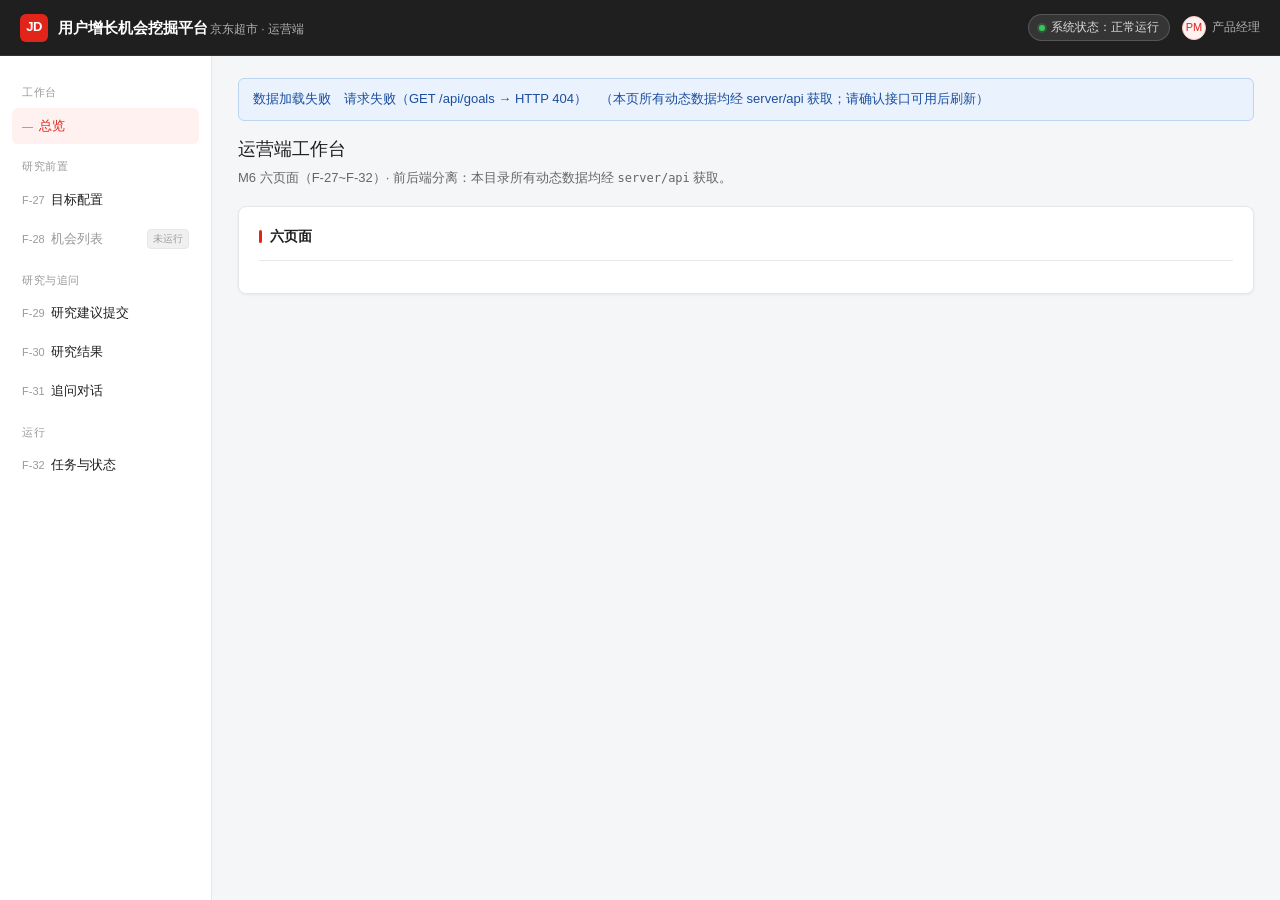
==== frontend/index.html @ d6cd2b71 "F-27: 阶段5 M6·目标配置页（前端首个功能点 · 零构建前后端分离） 交付：frontend/ 前端骨架（阶段5 首个功能点） - pages/goal.html    F-27 目标配置页本" ====
<!DOCTYPE html>
<!--
  文件：frontend/index.html
  性质：**前端外壳（非功能点）**——M6 六页面的入口与模块进度展示。
        它本身不对应任何 F-xx；F-27~F-32 各自有独立页面（见 ../README.md §3）。
  文档卡：上游 ../../AGENTS.md（宪法索引 frontend/ 行：前端（前后端分离），六页面 F-27~F-32）
        ｜ ../../docs/04-plan/dev-plan.md（阶段 5 · M6：六页面＋前后端分离判断标准）
        ｜ ../../docs/03-locks/tech-stack.md（§1.2 前端不直连数据库、不持凭证，动态数据经 server/api）
        ｜ ../README.md ｜ ../assets/api.js ｜ ../assets/app.js
  职责：列出六页面与各自状态（已建 / 待建），并显示当前浏览目标——纯导航与状态，无业务逻辑。
  反向清单：被 ../assets/app.js 的导航清单登记（page="home"，fn="—"）；被 ../pages/goal.html 的顶栏品牌链接引用。
-->
<html lang="zh-CN">
<head>
<meta charset="UTF-8">
<meta name="viewport" content="width=device-width, initial-scale=1">
<title>总览 · 用户增长机会挖掘平台</title>
<link rel="stylesheet" href="assets/base.css">
</head>
<body data-page="home">
<main class="content">

  <div class="page-head">
    <div>
      <h1 class="page-title">运营端工作台</h1>
      <p class="page-desc">M6 六页面（F-27~F-32）· 前后端分离：本目录所有动态数据均经 <span class="mono">server/api</span> 获取。</p>
    </div>
  </div>

  <div id="home-summary"></div>

  <div class="card">
    <div class="card-head">
      <div class="card-title">六页面</div>
      <div class="card-note" id="page-progress"></div>
    </div>
    <div id="page-list"></div>
  </div>

</main>
<script src="assets/api.js"></script>
<script src="assets/app.js"></script>
<script>
window.pageInit = async function (U) {
  var PAGES = [
    { fn: "F-27", name: "目标配置", href: "pages/goal.html", built: true,
      desc: "登记 / 关联目标六要素；口径待补项以任务形式提示；更新形成新版本并提示影响范围" },
    { fn: "F-28", name: "机会列表与详情", href: "pages/opportunities.html", built: false,
      desc: "按目标浏览机会；详情呈现六要素＋证据链（来源 / 条件 / 时点可回查）＋未知项" },
    { fn: "F-29", name: "研究建议提交", href: "pages/propose.html", built: false,
      desc: "选机会 → 填研究问题（必需）→ 可选补候选行为假设与人群限制；重复提交幂等" },
    { fn: "F-30", name: "研究结果", href: "pages/result.html", built: false,
      desc: "呈现结果七要素；关键发现挂证据来源与适用范围；已查明与仍受限视觉可分" },
    { fn: "F-31", name: "追问对话", href: "pages/followup.html", built: false,
      desc: "基于上下文场景化追问；追问建新任务并关联原研究（F-05）" },
    { fn: "F-32", name: "任务与状态", href: "pages/tasks.html", built: false,
      desc: "任务运行状态 / 受阻原因 / 已完成部分；三类事实分别可见" },
  ];

  var built = PAGES.filter(function (p) { return p.built; }).length;
  document.getElementById("page-progress").textContent = "已建 " + built + " / " + PAGES.length +
    "（逐点开发、逐点验收：一 F-xx 一 PR）";

  document.getElementById("page-list").innerHTML = PAGES.map(function (p) {
    return '<a class="nav-item" style="display:flex;align-items:flex-start;gap:10px;margin-bottom:8px" href="' + p.href + '">' +
      '<span class="fn">' + U.esc(p.fn) + "</span>" +
      '<span style="flex:1;min-width:0"><b>' + U.esc(p.name) + "</b>" +
      '<span class="small text-3" style="display:block">' + U.esc(p.desc) + "</span></span>" +
      (p.built ? '<span class="tag">已建</span>' : '<span class="tag">待建</span>') + "</a>";
  }).join("");

  var g = U.currentGoal();
  var rec = U.recordOf(g ? g.goal_id : "");
  var ver = rec && rec.current_version;
  var applied = rec && rec.applied_version;
  document.getElementById("home-summary").innerHTML =
    '<div class="card"><div class="card-head"><div class="card-title">当前浏览目标</div>' +
    '<div class="card-note">口径与版本一律读服务端（MD-01 / MD-02），前端不另存一份</div></div>' +
    (g
      ? '<div class="kv-list"><div class="kv"><span class="k">目标</span><span class="v mono">' + U.esc(g.goal_id) + "</span></div>" +
        '<div class="kv"><span class="k">业务目标</span><span class="v">' +
        U.esc(ver && ver.business_goal ? ver.business_goal : "（未填写）") + "</span></div>" +
        '<div class="kv"><span class="k">当前版本</span><span class="v">' + U.esc(ver ? "v" + ver.version_no : "—") + "</span></div>" +
        '<div class="kv"><span class="k">生效版本</span><span class="v">' +
        U.esc(applied ? "v" + applied.version_no : "尚无（到目标配置页点「应用配置」）") + "</span></div></div>"
      : '<div class="small text-3">尚未登记任何目标。到「目标配置」（F-27）新建一套六要素。</div>') +
    "</div>";
};
</script>
</body>
</html>
---- frontend/assets/base.css ----
/* ============================================================
   前端共享样式 · 京东超市用户增长机会挖掘平台（M6 运营端工作台）
   文档卡：上游 ../../AGENTS.md（宪法索引 frontend/ 行：前端（前后端分离），六页面 F-27~F-32）
        ｜ ../../docs/01-brd/BRD.md（M6 F-27~F-32）｜ ../README.md（本目录枝杈）
        ｜ ../../docs/03-locks/tech-stack.md（§2.1 前端形态：零构建静态资源，沿用原型的自定义 CSS）
   来源：自 ../../prototype/assets/base.css 沿用（原型保留作证据、不改；零构建下不引任何外部样式）
   职责：六页面共享视觉（品牌色 / 布局 / 组件类名）。本文件**不含任何业务数据与业务逻辑**。
   反向清单：被 ../index.html（前端外壳）与 ../pages/goal.html（F-27）经 <link> 引用。
   ============================================================ */

:root {
  --jd-red: #E1251B;
  --jd-red-dark: #B51C14;
  --jd-red-soft: #FFF1F0;
  --jd-red-line: #FFCCC7;

  --bg: #F5F6F7;
  --card: #FFFFFF;
  --border: #E5E7EB;
  --border-strong: #D9D9D9;
  --fill-hover: #F5F6F7;
  --fill-soft: #FAFAFA;

  --text: #1F1F1F;
  --text-2: #666666;
  --text-3: #999999;

  --blue: #2B6CD4;
  --blue-soft: #EAF2FD;
  --blue-line: #BBD5F5;

  --green: #1A9C54;
  --green-soft: #E8F7EE;
  --green-line: #B7E4C7;

  --amber: #C77700;
  --amber-soft: #FFF6E6;
  --amber-line: #FFDCA8;

  --gray: #8C8C8C;
  --gray-soft: #F0F0F0;
  --gray-line: #DCDCDC;

  /* 未读更新小绿点 */
  --green-dot: #22B573;

  /* 顶栏（深色 chrome，对齐参考 jd/frontend 的 bg-gray-900 顶栏） */
  --topbar-bg: #1F1F1F;
  --topbar-text: #FFFFFF;
  --topbar-sub: #B0B0B0;
  --topbar-chip-bg: rgba(255, 255, 255, 0.10);
  --topbar-chip-bd: rgba(255, 255, 255, 0.16);
  --topbar-chip-text: #DADADA;
  --ok-green: #34C759;

  --radius: 8px;
  --radius-sm: 6px;
  --shadow: 0 1px 3px rgba(0, 0, 0, 0.06);
}

* { box-sizing: border-box; }

html, body {
  margin: 0;
  padding: 0;
  background: var(--bg);
  color: var(--text);
  font-family: -apple-system, BlinkMacSystemFont, "PingFang SC", "Microsoft YaHei", "Helvetica Neue", Arial, sans-serif;
  font-size: 13px;
  line-height: 1.6;
  -webkit-font-smoothing: antialiased;
}

a { color: var(--jd-red); text-decoration: none; }
a:hover { text-decoration: underline; }

/* ---------- 顶栏（深色 chrome） ---------- */
.topbar {
  height: 56px;
  background: var(--topbar-bg);
  border-bottom: 1px solid rgba(255, 255, 255, 0.08);
  display: flex;
  align-items: center;
  justify-content: space-between;
  padding: 0 20px;
  position: sticky;
  top: 0;
  z-index: 20;
}
.brand { display: flex; align-items: center; gap: 10px; }
.brand-mark {
  width: 28px; height: 28px; border-radius: 6px;
  background: var(--jd-red); color: #fff;
  font-size: 13px; font-weight: 600;
  display: flex; align-items: center; justify-content: center;
  letter-spacing: -0.5px;
}
.brand-text { font-size: 15px; font-weight: 600; color: var(--topbar-text); }
.brand-sub { font-size: 12px; color: var(--topbar-sub); margin-left: 2px; }
.topbar-right { display: flex; align-items: center; gap: 12px; }
.sys-status {
  display: inline-flex; align-items: center; gap: 6px;
  font-size: 12px; color: var(--topbar-chip-text);
  background: var(--topbar-chip-bg); border: 1px solid var(--topbar-chip-bd);
  padding: 3px 10px; border-radius: 999px; white-space: nowrap;
}
.sys-status .dot {
  width: 6px; height: 6px; border-radius: 50%;
  background: var(--ok-green); box-shadow: 0 0 0 2px rgba(52, 199, 89, 0.22);
}
.user-chip {
  display: flex; align-items: center; gap: 6px;
  font-size: 12px; color: var(--topbar-sub);
}
.avatar {
  width: 24px; height: 24px; border-radius: 50%;
  background: var(--jd-red-soft); color: var(--jd-red);
  border: 1px solid var(--jd-red-line);
  display: flex; align-items: center; justify-content: center;
  font-size: 11px;
}

/* ---------- 骨架 ---------- */
.shell { display: flex; align-items: flex-start; min-height: calc(100vh - 56px); }
.sidebar {
  width: 212px; flex: 0 0 212px;
  background: var(--card);
  border-right: 1px solid var(--border);
  padding: 16px 12px 32px;
  position: sticky; top: 56px;
  height: calc(100vh - 56px);
  overflow-y: auto;
}
.nav-group {
  font-size: 11px; color: var(--text-3);
  padding: 12px 10px 6px; letter-spacing: 0.5px;
}
.nav-item {
  display: block; padding: 8px 10px; margin-bottom: 2px;
  border-radius: var(--radius-sm);
  color: var(--text); font-size: 13px;
  white-space: nowrap; overflow: hidden; text-overflow: ellipsis;
  position: relative;
}
.nav-item:hover { background: var(--fill-hover); text-decoration: none; }
.nav-item.active { background: var(--jd-red-soft); color: var(--jd-red); font-weight: 500; }
.nav-item .fn { font-size: 11px; color: var(--text-3); margin-right: 6px; font-weight: 400; }
.nav-item.active .fn { color: var(--jd-red); opacity: 0.7; }

/* 未读更新：该页所属数据源自上次查看以来有新产出，点击该项即清除 */
.nav-dot {
  position: absolute; right: 10px; top: 50%;
  width: 7px; height: 7px; margin-top: -3.5px;
  border-radius: 50%; background: var(--green-dot);
  box-shadow: 0 0 0 2px var(--card);
}
/* 前置条件未满足：该页暂不可进入（如未执行过机会发现时的机会列表） */
.nav-item.is-locked { color: var(--text-3); cursor: not-allowed; }
.nav-item.is-locked:hover { background: var(--fill-hover); color: var(--text-3); }
.nav-lock {
  float: right; margin-left: 6px; padding: 1px 5px;
  font-size: 10px; font-weight: 400;
  color: var(--text-3); background: var(--gray-soft);
  border: 1px solid var(--border); border-radius: 4px;
}

.content { flex: 1; padding: 22px 26px 60px; min-width: 0; }

/* ---------- 页头 ---------- */
.page-head { margin-bottom: 18px; display: flex; align-items: flex-start; justify-content: space-between; gap: 20px; }
.page-title { font-size: 18px; font-weight: 500; margin: 0 0 4px; }
.page-title .fn {
  font-size: 12px; color: var(--jd-red); background: var(--jd-red-soft);
  border: 1px solid var(--jd-red-line); border-radius: 4px;
  padding: 1px 6px; margin-right: 8px; vertical-align: 2px;
}
.page-desc { font-size: 13px; color: var(--text-2); margin: 0; max-width: 720px; }
.page-actions { display: flex; gap: 8px; flex-shrink: 0; }

/* ---------- 卡片 ---------- */
.card {
  background: var(--card); border: 1px solid var(--border);
  border-radius: var(--radius); padding: 18px 20px;
  margin-bottom: 14px; box-shadow: var(--shadow);
}
.card-head {
  display: flex; align-items: center; justify-content: space-between;
  gap: 12px; margin-bottom: 14px;
  border-bottom: 1px solid var(--border); padding-bottom: 12px;
}
.card-title { font-size: 14px; font-weight: 600; display: flex; align-items: center; gap: 8px; }
.card-title::before {
  content: ""; width: 3px; height: 13px;
  background: var(--jd-red); border-radius: 2px; display: inline-block;
}
.card-title.plain::before { display: none; }
.card-note { font-size: 12px; color: var(--text-3); }
.card-section { padding-top: 14px; margin-top: 14px; border-top: 1px dashed var(--border); }
.card-section:first-child { padding-top: 0; margin-top: 0; border-top: none; }

.grid-2 { display: grid; grid-template-columns: 1fr 1fr; gap: 14px; }
.grid-3 { display: grid; grid-template-columns: repeat(3, 1fr); gap: 14px; }
.grid-4 { display: grid; grid-template-columns: repeat(4, 1fr); gap: 14px; }
.side-layout { display: grid; grid-template-columns: minmax(0, 1fr) 320px; gap: 14px; align-items: start; }
@media (max-width: 1180px) {
  .side-layout, .grid-3, .grid-4 { grid-template-columns: 1fr; }
  .grid-2 { grid-template-columns: 1fr; }
}

/* ---------- 徽章 ---------- */
.badge {
  display: inline-flex; align-items: center; gap: 4px;
  font-size: 12px; line-height: 18px;
  padding: 0 8px; border-radius: 10px;
  border: 1px solid transparent; white-space: nowrap;
}
.badge-candidate { color: var(--blue); background: var(--blue-soft); border-color: var(--blue-line); }
.badge-deferred { color: var(--gray); background: var(--gray-soft); border-color: var(--gray-line); }
.badge-submitted { color: var(--green); background: var(--green-soft); border-color: var(--green-line); }
.badge-running { color: var(--jd-red); background: var(--jd-red-soft); border-color: var(--jd-red-line); }
.badge-blocked { color: var(--amber); background: var(--amber-soft); border-color: var(--amber-line); }
.badge-stopped { color: #595959; background: #F5F5F5; border-color: var(--border-strong); }
.badge-done { color: var(--green); background: var(--green-soft); border-color: var(--green-line); }
.badge-neutral { color: var(--text-2); background: var(--fill-soft); border-color: var(--border); }
.badge-dot { width: 6px; height: 6px; border-radius: 50%; background: currentColor; }

/* ---------- 左右分栏（列表 + 详情） ---------- */
.split-layout { display: grid; grid-template-columns: 400px minmax(0, 1fr); gap: 14px; align-items: start; }
@media (max-width: 1180px) { .split-layout { grid-template-columns: 1fr; } }
.opp-list { display: grid; gap: 10px; }
.opp-item {
  background: var(--card); border: 1px solid var(--border);
  border-radius: var(--radius); padding: 12px 14px; cursor: pointer;
  box-shadow: var(--shadow); border-left: 3px solid transparent;
}
.opp-item:hover { border-color: var(--border-strong); }
.opp-item.active { border-left-color: var(--jd-red); background: var(--jd-red-soft); border-color: var(--jd-red-line); }

/* ---------- 条目列表（总览四维度 / 详情） ---------- */
.kv-list { display: grid; gap: 0; }
.kv-item { padding: 9px 0; border-bottom: 1px dashed var(--border); }
.kv-item:last-child { border-bottom: none; }

/* ---------- 表格 ---------- */
table.tbl { width: 100%; border-collapse: collapse; font-size: 13px; }
table.tbl th {
  text-align: left; font-weight: 500; color: var(--text-2);
  background: var(--fill-soft); padding: 9px 12px;
  border-bottom: 1px solid var(--border); white-space: nowrap;
}
table.tbl td { padding: 10px 12px; border-bottom: 1px solid var(--border); vertical-align: top; }
table.tbl tr:last-child td { border-bottom: none; }
table.tbl tbody tr:hover { background: #FCFCFC; }
.tbl-sm { font-size: 12px; }
.tbl-sm th, .tbl-sm td { padding: 7px 10px; }

/* ---------- 字段 ---------- */
.field-list { display: grid; gap: 0; }
.field {
  display: grid; grid-template-columns: 108px minmax(0, 1fr);
  gap: 12px; padding: 10px 0; border-bottom: 1px dashed var(--border);
}
.field:last-child { border-bottom: none; }
.field-label { color: var(--text-2); font-size: 13px; }
.field-value { font-size: 13px; word-break: break-word; }
.field-value .muted { color: var(--text-3); }

label.lbl { display: block; font-size: 13px; margin-bottom: 6px; color: var(--text-2); }
label.lbl .req { color: var(--jd-red); margin-left: 2px; }
input[type="text"], input[type="date"], select, textarea {
  width: 100%; font-family: inherit; font-size: 13px; color: var(--text);
  padding: 7px 10px; border: 1px solid var(--border-strong);
  border-radius: var(--radius-sm); background: #fff; outline: none;
}
input:focus, select:focus, textarea:focus { border-color: var(--jd-red); }
textarea { min-height: 76px; resize: vertical; line-height: 1.6; }
.form-row { margin-bottom: 14px; }
.hint { font-size: 12px; color: var(--text-3); margin-top: 5px; }
.readonly-box {
  background: var(--fill-soft); border: 1px solid var(--border);
  border-radius: var(--radius-sm); padding: 10px 12px; font-size: 13px;
}

/* ---------- 按钮 ---------- */
.btn {
  display: inline-flex; align-items: center; justify-content: center; gap: 6px;
  font-family: inherit; font-size: 13px; padding: 7px 16px;
  border-radius: var(--radius-sm); border: 1px solid var(--border-strong);
  background: #fff; color: var(--text); cursor: pointer;
}
.btn:hover { border-color: var(--jd-red); color: var(--jd-red); }
.btn-primary { background: var(--jd-red); border-color: var(--jd-red); color: #fff; }
.btn-primary:hover { background: var(--jd-red-dark); border-color: var(--jd-red-dark); color: #fff; }
.btn-primary:disabled { background: #F5B5B1; border-color: #F5B5B1; cursor: not-allowed; color: #fff; }
.btn-sm { padding: 4px 10px; font-size: 12px; }
.btn-text { border: none; background: none; color: var(--jd-red); padding: 4px 6px; }
.btn-row { display: flex; gap: 10px; align-items: center; margin-top: 16px; }

/* ---------- 提示条 ---------- */
.alert {
  display: flex; gap: 10px; padding: 10px 14px; border-radius: var(--radius-sm);
  font-size: 13px; margin-bottom: 14px; border: 1px solid;
}
.alert-warn { background: var(--amber-soft); border-color: var(--amber-line); color: #8A5300; }
.alert-danger { background: var(--jd-red-soft); border-color: var(--jd-red-line); color: var(--jd-red-dark); }
.alert-info { background: var(--blue-soft); border-color: var(--blue-line); color: #1A4E9E; }
.alert-ok { background: var(--green-soft); border-color: var(--green-line); color: #0F6B39; }
.alert-title { font-weight: 500; }
.alert .flex-1 { flex: 1; min-width: 0; }

/* ---------- 统计卡 ---------- */
.stat {
  background: var(--card); border: 1px solid var(--border);
  border-radius: var(--radius); padding: 14px 16px; box-shadow: var(--shadow);
}
.stat-label { font-size: 12px; color: var(--text-2); display: flex; align-items: center; gap: 6px; }
.stat-num { font-size: 24px; font-weight: 500; line-height: 1.3; }
.stat-sub { font-size: 12px; color: var(--text-3); }

/* ---------- 目标作用域条（任务与状态页按当前目标配置过滤的提示） ---------- */
.scope-bar {
  display: flex; align-items: center; gap: 8px; flex-wrap: wrap;
  font-size: 13px; color: var(--text-2);
  background: var(--jd-red-soft); border: 1px solid var(--jd-red-line);
  border-radius: var(--radius-sm); padding: 8px 14px; margin-bottom: 14px;
}
.scope-bar .tag-strong { color: var(--jd-red); font-weight: 500; }
.scope-bar .scope-goal { font-weight: 600; color: var(--text-1); }

/* ---------- 任务执行步骤（进度展开） ---------- */
.steps { display: flex; flex-wrap: wrap; align-items: center; gap: 6px; margin: 10px 0 2px; }
.step {
  display: inline-flex; align-items: center; gap: 5px;
  font-size: 12px; line-height: 1; padding: 4px 9px; border-radius: 14px;
  border: 1px solid var(--border); background: #fff; color: var(--text-3);
}
.step b { font-weight: 600; }
.step-done { color: var(--green); background: var(--green-soft); border-color: var(--green-line); }
.step-active { color: #fff; background: var(--jd-red); border-color: var(--jd-red); font-weight: 500; }
.step-blocked { color: #8A5300; background: var(--amber-soft); border-color: var(--amber-line); font-weight: 500; }
.step-pending { color: var(--text-3); }

/* ---------- 时间线 ---------- */
.timeline { position: relative; padding-left: 18px; }
.timeline::before {
  content: ""; position: absolute; left: 4px; top: 6px; bottom: 6px;
  width: 1px; background: var(--border);
}
.tl-item { position: relative; padding-bottom: 16px; }
.tl-item:last-child { padding-bottom: 0; }
.tl-item::before {
  content: ""; position: absolute; left: -18px; top: 6px;
  width: 9px; height: 9px; border-radius: 50%;
  background: #fff; border: 2px solid var(--border-strong);
}
.tl-item.is-current::before { border-color: var(--jd-red); background: var(--jd-red); }
.tl-head { display: flex; align-items: center; gap: 8px; }
.tl-title { font-size: 13px; font-weight: 500; }
.tl-time { font-size: 12px; color: var(--text-3); }
.tl-body { font-size: 12px; color: var(--text-2); margin-top: 3px; }

/* ---------- 折叠 ---------- */
details.fold { border: 1px solid var(--border); border-radius: var(--radius-sm); margin-bottom: 8px; background: #fff; }
details.fold > summary {
  cursor: pointer; padding: 10px 14px; font-size: 13px;
  display: flex; align-items: center; gap: 8px; list-style: none;
}
details.fold > summary::-webkit-details-marker { display: none; }
details.fold > summary::after { content: "▾"; margin-left: auto; color: var(--text-3); font-size: 11px; }
details.fold[open] > summary::after { content: "▴"; }
details.fold > summary:hover { background: var(--fill-hover); }
.fold-body { padding: 0 14px 14px; border-top: 1px dashed var(--border); padding-top: 12px; }

/* ---------- 只读块内的小标题 ---------- */
.box-label { font-size: 12px; color: var(--text-3); margin-bottom: 4px; }

/* ---------- 卡片头部工具区 ---------- */
.card-tools { display: flex; gap: 6px; flex-shrink: 0; }

/* ---------- 证据区：整卡折叠 + 条目换行 + 结论子区块 ---------- */
.card-body.is-collapsed { display: none; }
.icon-btn {
  min-width: 30px; padding: 3px 8px; font-size: 14px; line-height: 1.2;
  color: var(--text-2);
}
.icon-btn:hover { color: var(--jd-red); border-color: var(--jd-red); }

/* 研究输入/边界：用 ｜ / ； 连接的条目换行展示 */
.spec-line { padding: 5px 0; }
.spec-line + .spec-line { border-top: 1px dashed var(--border); }

/* 结论合并卡内的子区块（原 ③~⑥） */
.sub-block { margin-top: 20px; }
.sub-block:first-of-type { margin-top: 4px; }
.sub-title {
  font-size: 13px; font-weight: 500; margin-bottom: 8px;
  display: flex; align-items: center; gap: 8px;
}
.sub-title::before {
  content: ""; width: 3px; height: 12px;
  background: var(--text-3); border-radius: 2px; display: inline-block;
}

/* ---------- 研究结果：①~⑦ 同页表达（一整页文档，不再分模块） ---------- */
.doc-sec { padding: 18px 0; border-bottom: 1px solid var(--border); }
.doc-sec:first-child { padding-top: 0; }
.doc-sec:last-child { padding-bottom: 0; border-bottom: none; }
.doc-sec-head {
  display: flex; align-items: center; justify-content: space-between;
  gap: 12px; margin-bottom: 10px;
}
.doc-sec-title { font-size: 14px; font-weight: 600; display: flex; align-items: center; gap: 8px; }
.doc-sec-title::before {
  content: ""; width: 3px; height: 13px;
  background: var(--jd-red); border-radius: 2px; flex: 0 0 3px;
}
.doc-sec-note { font-size: 12px; color: var(--text-3); }
.doc-body { font-size: 13px; }
.doc-body.is-collapsed { display: none; }
/* ⑥ 限制区：与「已查明」视觉可分 */
.doc-limits {
  background: var(--amber-soft); border: 1px solid var(--amber-line);
  border-radius: var(--radius-sm); padding: 10px 12px; color: #8A5300;
}
/* ③ 关键发现条目：同页顺排，用虚线分隔而非各自成卡 */
.find-item { padding: 12px 0; }
.find-item:first-child { padding-top: 0; }
.find-item:last-child { padding-bottom: 0; }
.find-item + .find-item { border-top: 1px dashed var(--border); }

/* ---------- 标签页 ---------- */
.tabs { display: flex; gap: 2px; border-bottom: 1px solid var(--border); margin-bottom: 16px; }
.tab {
  padding: 8px 14px; font-size: 13px; color: var(--text-2); cursor: pointer;
  border-bottom: 2px solid transparent; margin-bottom: -1px; background: none; border-top: none; border-left: none; border-right: none;
  font-family: inherit;
}
.tab:hover { color: var(--jd-red); }
.tab.active { color: var(--jd-red); font-weight: 500; border-bottom-color: var(--jd-red); }
.tab-panel { display: none; }
.tab-panel.active { display: block; }

/* ---------- 对话 ---------- */
.chat-wrap { display: flex; flex-direction: column; gap: 14px; }
.msg { display: flex; gap: 10px; }
.msg-avatar {
  width: 28px; height: 28px; border-radius: 50%; flex: 0 0 28px;
  display: flex; align-items: center; justify-content: center;
  font-size: 11px; color: #fff; background: var(--gray);
}
.msg.pm .msg-avatar { background: var(--jd-red); }
.msg.agent .msg-avatar { background: var(--blue); }
.msg-body { flex: 1; min-width: 0; }
.msg-meta { font-size: 12px; color: var(--text-3); margin-bottom: 4px; }
.msg-bubble {
  background: #fff; border: 1px solid var(--border);
  border-radius: var(--radius); padding: 12px 14px; font-size: 13px;
}
.msg.pm .msg-bubble { background: var(--jd-red-soft); border-color: var(--jd-red-line); }
.chat-input {
  display: flex; gap: 10px; align-items: flex-end;
  padding: 12px; background: #fff; border: 1px solid var(--border);
  border-radius: var(--radius);
}
.chat-input textarea { min-height: 44px; border: none; padding: 4px 0; }
.chat-input textarea:focus { border: none; }
.suggest { display: flex; flex-wrap: wrap; gap: 8px; margin-bottom: 10px; }
.chip {
  font-size: 12px; padding: 4px 10px; border-radius: 14px;
  border: 1px solid var(--border-strong); background: #fff;
  color: var(--text-2); cursor: pointer; font-family: inherit;
}
.chip:hover { border-color: var(--jd-red); color: var(--jd-red); }

/* ---------- 杂项 ---------- */
.kv-inline { display: flex; gap: 16px; flex-wrap: wrap; font-size: 12px; color: var(--text-3); }
.tag {
  font-size: 12px; color: var(--text-2); background: var(--fill-soft);
  border: 1px solid var(--border); border-radius: 4px; padding: 1px 7px;
}
.mono { font-family: "SF Mono", Menlo, Consolas, monospace; font-size: 12px; }
.divider { height: 1px; background: var(--border); margin: 14px 0; }
.text-2 { color: var(--text-2); }
.text-3 { color: var(--text-3); }
.red { color: var(--jd-red); }
.small { font-size: 12px; }
.mt0 { margin-top: 0; }
.mb0 { margin-bottom: 0; }
.nowrap { white-space: nowrap; }
.empty { padding: 40px 0; text-align: center; color: var(--text-3); font-size: 13px; }
.footer-note { margin-top: 26px; font-size: 12px; color: var(--text-3); border-top: 1px dashed var(--border); padding-top: 12px; }

/* ---------- 前置条件未满足（门禁） ----------
   与「空态」刻意分开：空态是「进来了但暂时没有数据」，
   门禁是「这一步的前置动作还没做，所以这一步不成立」。 */
.gate { padding: 34px 0 30px; text-align: center; }
.gate-mark {
  width: 34px; height: 34px; margin: 0 auto 12px;
  border-radius: 50%; background: var(--gray-soft);
  border: 1px solid var(--gray-line);
  display: flex; align-items: center; justify-content: center;
  font-size: 15px; color: var(--text-2);
}
.gate-title { font-size: 14px; font-weight: 500; color: var(--text); margin-bottom: 6px; }
.gate-text { font-size: 13px; color: var(--text-2); max-width: 520px; margin: 0 auto; }
.gate-how { font-size: 12px; color: var(--text-3); max-width: 520px; margin: 8px auto 0; }
.gate-actions { margin-top: 16px; display: flex; gap: 8px; justify-content: center; }

/* 运行链状态条：与「不可进入」区分，表示已放行但上一个动作仍在跑 */
.chain-bar {
  display: flex; align-items: center; gap: 10px; flex-wrap: wrap;
  padding: 9px 14px; margin-bottom: 14px; font-size: 12px;
  border-radius: var(--radius-sm); border: 1px solid var(--border);
  background: var(--fill-soft); color: var(--text-2);
}
.chain-bar .chain-key { color: var(--text-3); }
.chain-bar.is-running { background: var(--blue-soft); border-color: var(--blue-line); color: var(--blue); }

/* 平台级登记（不随目标变化的来源 / 工具状态）：与按当前目标的四维度分开摆，
   否则任何目标（含空目标）都会带上它，四维度就出不了空态 */
.platform-note {
  margin-top: 16px; padding-top: 12px;
  border-top: 1px dashed var(--border);
  font-size: 12px; color: var(--text-3); line-height: 2;
}
.platform-note .pn-key {
  display: inline-block; margin-right: 8px; padding: 1px 7px;
  font-size: 11px; color: var(--text-2);
  background: var(--fill-soft); border: 1px solid var(--border); border-radius: 4px;
}

/* 证据标头 */
.ev-head { display: flex; flex-wrap: wrap; gap: 6px 14px; font-size: 12px; color: var(--text-3); }
.ev-src {
  font-size: 12px; padding: 1px 7px; border-radius: 4px;
  background: var(--blue-soft); color: var(--blue); border: 1px solid var(--blue-line);
}
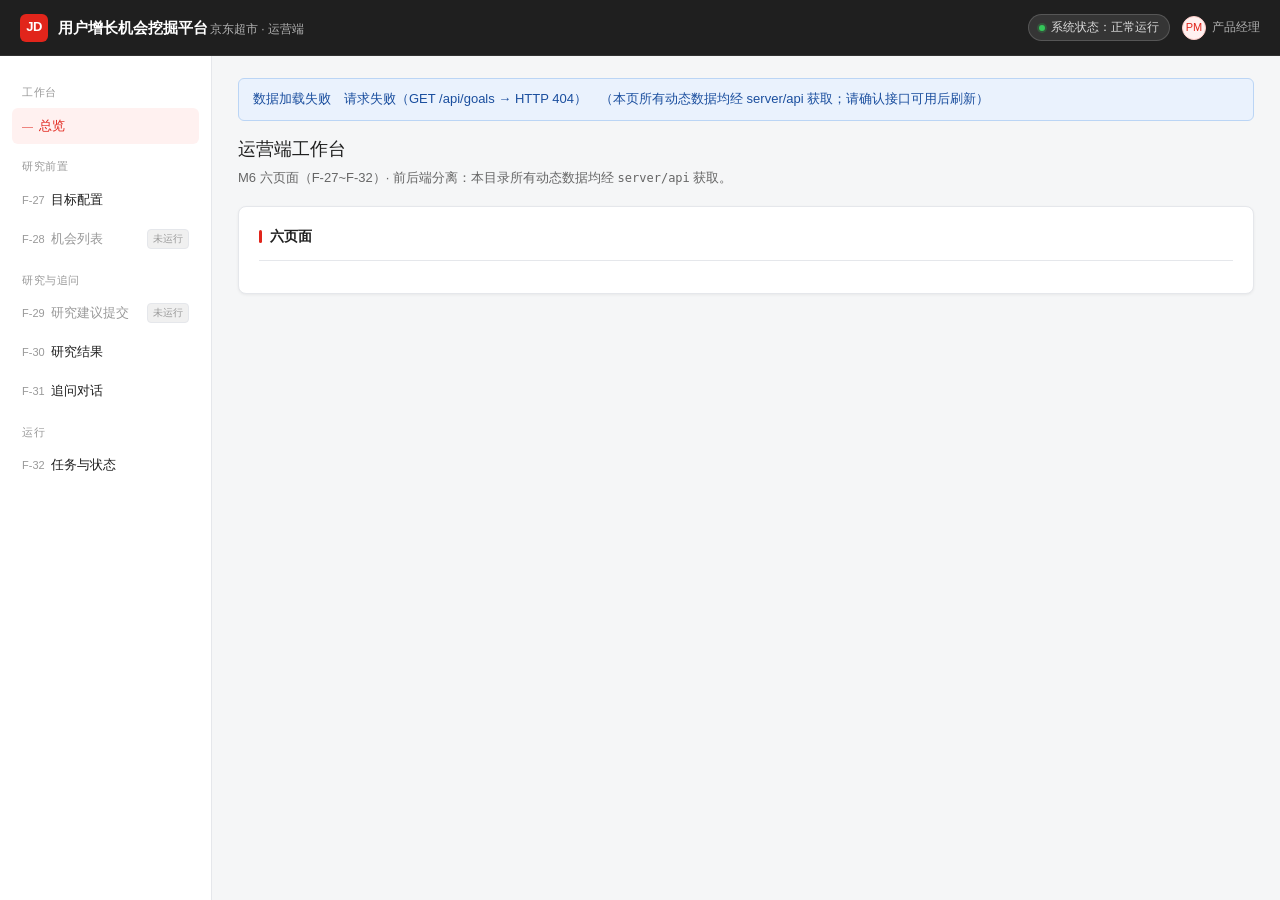
==== commit 30608b4d: "F-29: 阶段5 M6·研究建议提交页（前端第三个功能点 · 人工节点） 交付（frontend/，只消费既有 M1 F-03/F-04 路由，**未改 server/**）： - pages/pr" ====
--- a/frontend/index.html
+++ b/frontend/index.html
@@ -45,10 +45,10 @@
   var PAGES = [
     { fn: "F-27", name: "目标配置", href: "pages/goal.html", built: true,
       desc: "登记 / 关联目标六要素；口径待补项以任务形式提示；更新形成新版本并提示影响范围" },
-    { fn: "F-28", name: "机会列表与详情", href: "pages/opportunities.html", built: false,
+    { fn: "F-28", name: "机会列表与详情", href: "pages/opportunities.html", built: true,
       desc: "按目标浏览机会；详情呈现六要素＋证据链（来源 / 条件 / 时点可回查）＋未知项" },
-    { fn: "F-29", name: "研究建议提交", href: "pages/propose.html", built: false,
-      desc: "选机会 → 填研究问题（必需）→ 可选补候选行为假设与人群限制；重复提交幂等" },
+    { fn: "F-29", name: "研究建议提交", href: "pages/propose.html", built: true,
+      desc: "选机会 → 填研究问题（必需）→ 可选补候选行为假设与人群限制；提交触发 F-04；重复提交幂等" },
     { fn: "F-30", name: "研究结果", href: "pages/result.html", built: false,
       desc: "呈现结果七要素；关键发现挂证据来源与适用范围；已查明与仍受限视觉可分" },
     { fn: "F-31", name: "追问对话", href: "pages/followup.html", built: false,
